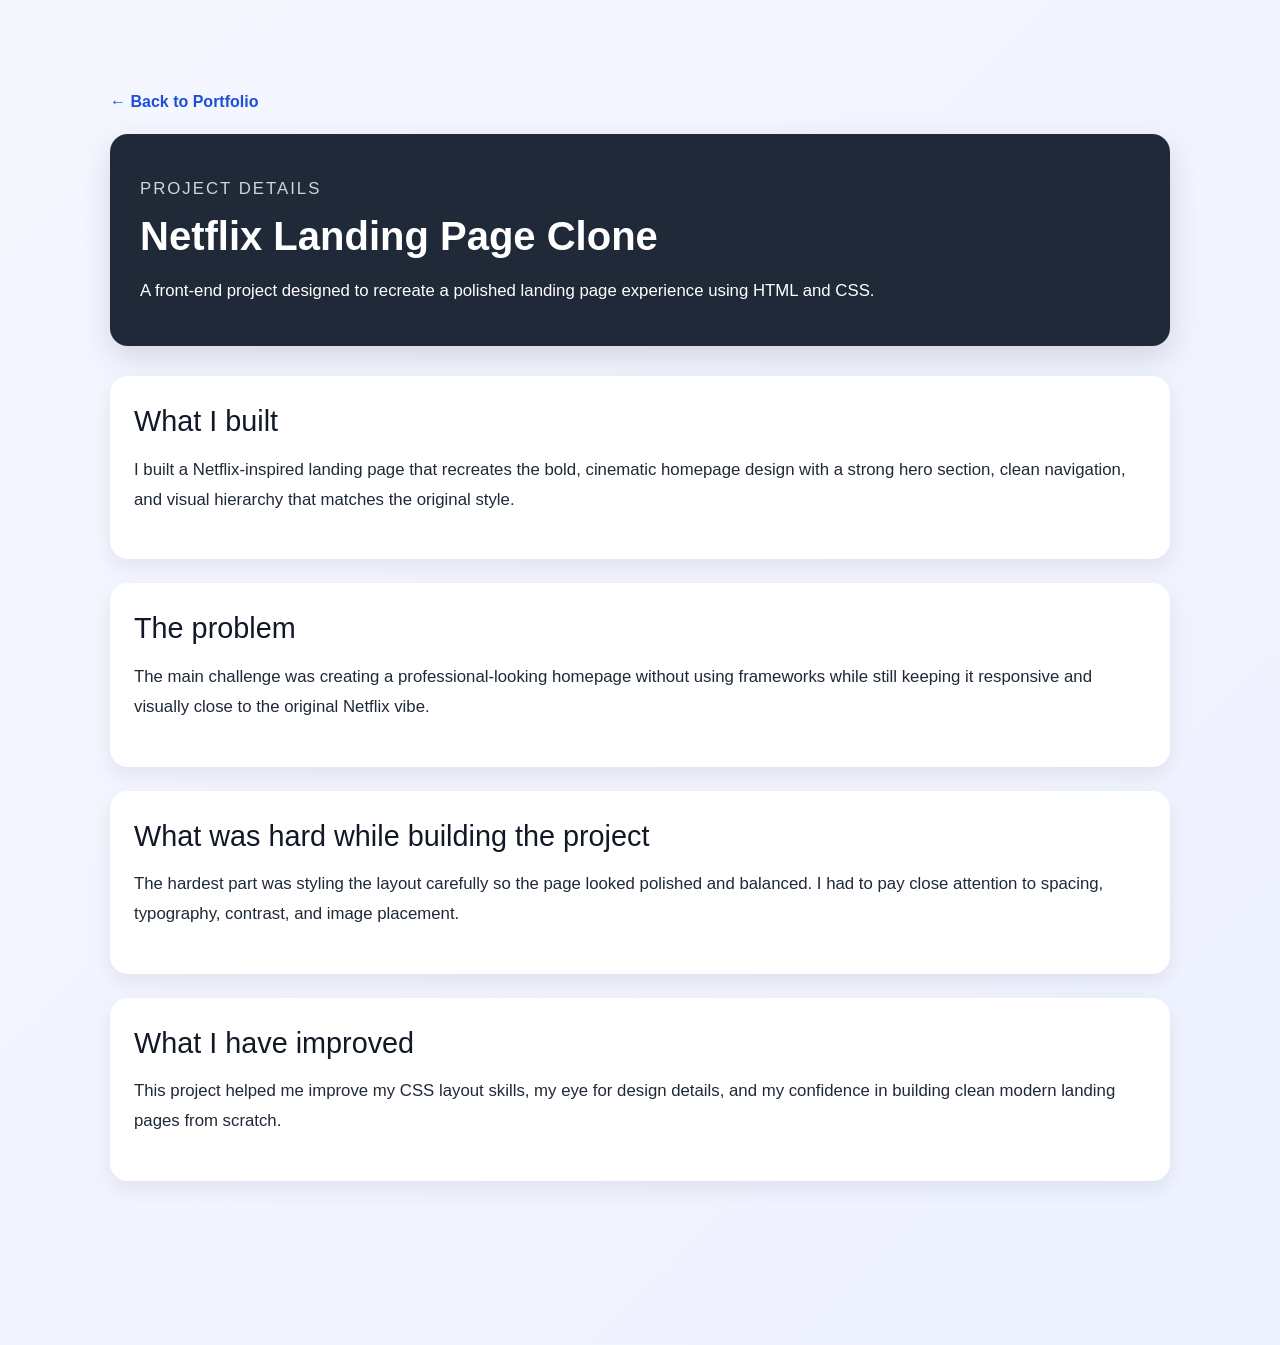
==== project-details.html @ d0d1e324 "Added a new page and thumbnails to new projects" ====
<!DOCTYPE html>
<html lang="en">
  <head>
    <meta charset="UTF-8" />
    <meta name="viewport" content="width=device-width, initial-scale=1.0" />
    <title>Project Details | Khumo Mpshe</title>
    <link href="https://cdn.jsdelivr.net/npm/bootstrap@5.3.8/dist/css/bootstrap.min.css" rel="stylesheet" integrity="sha384-sRIl4kxILFvY47J16cr9ZwB07vP4J8+LH7qKQnuqkuIAvNWLzeN8tE5YBujZqJLB" crossorigin="anonymous" />
    <style>
      body {
        background: linear-gradient(135deg, #f5f7ff 0%, #eef2ff 100%);
        color: #1f2937;
        font-family: Arial, sans-serif;
      }

      .page-wrap {
        max-width: 1100px;
        margin: 60px auto;
        padding: 30px 20px 80px;
      }

      .project-header {
        background: #1f2937;
        color: white;
        border-radius: 18px;
        padding: 40px 30px;
        margin-bottom: 30px;
        box-shadow: 0 12px 30px rgba(31, 41, 55, 0.15);
      }

      .section-card {
        background: white;
        border-radius: 18px;
        padding: 28px 24px;
        margin-bottom: 24px;
        box-shadow: 0 8px 20px rgba(15, 23, 42, 0.08);
      }

      h1, h2, h3 {
        margin-bottom: 16px;
      }

      h1 {
        font-size: 2.5rem;
        font-weight: 700;
      }

      h2 {
        font-size: 1.8rem;
        color: #111827;
      }

      p, li {
        font-size: 1.05rem;
        line-height: 1.8;
      }

      ul {
        padding-left: 20px;
      }

      .back-link {
        display: inline-block;
        margin-bottom: 20px;
        text-decoration: none;
        color: #1d4ed8;
        font-weight: 600;
      }

      .back-link:hover {
        text-decoration: underline;
      }
    </style>
  </head>
  <body>
    <div class="page-wrap">
      <a class="back-link" href="index.html">← Back to Portfolio</a>

      <div class="project-header">
        <p class="text-uppercase mb-2" style="letter-spacing: 2px; opacity: 0.8;">Project Details</p>
        <h1 id="project-title">Project</h1>
        <p id="project-summary" class="mb-0">Project summary</p>
      </div>

      <section id="what-i-built" class="section-card">
        <h2>What I built</h2>
        <p id="built-text"></p>
      </section>

      <section id="the-problem" class="section-card">
        <h2>The problem</h2>
        <p id="problem-text"></p>
      </section>

      <section id="what-was-hard" class="section-card">
        <h2>What was hard while building the project</h2>
        <p id="hard-text"></p>
      </section>

      <section id="what-i-have-improved" class="section-card">
        <h2>What I have improved</h2>
        <p id="improved-text"></p>
      </section>
    </div>

    <script>
      const projectData = {
        netflix: {
          title: 'Netflix Landing Page Clone',
          summary: 'A front-end project designed to recreate a polished landing page experience using HTML and CSS.',
          built: 'I built a Netflix-inspired landing page that recreates the bold, cinematic homepage design with a strong hero section, clean navigation, and visual hierarchy that matches the original style.',
          problem: 'The main challenge was creating a professional-looking homepage without using frameworks while still keeping it responsive and visually close to the original Netflix vibe.',
          hard: 'The hardest part was styling the layout carefully so the page looked polished and balanced. I had to pay close attention to spacing, typography, contrast, and image placement.',
          improved: 'This project helped me improve my CSS layout skills, my eye for design details, and my confidence in building clean modern landing pages from scratch.'
        },
        youtube: {
          title: 'YouTube Landing Page',
          summary: 'A responsive YouTube-inspired homepage built using HTML, CSS, and JavaScript.',
          built: 'I created a YouTube-style landing page with a navigation bar, video cards, and a modern media layout designed to feel familiar and functional for users.',
          problem: 'The challenge was to design a content-heavy page that stayed clean and readable while still looking modern and user-friendly.',
          hard: 'Making repeated card layouts, spacing, and alignment look consistent was the hardest part. I also had to make sure the layout adjusted well on smaller screens.',
          improved: 'I improved my ability to structure responsive front-end layouts and build user-focused interfaces that balance information density with clean design.'
        },
        tesla: {
          title: 'Tesla Landing Page',
          summary: 'A luxury-inspired landing page designed to reflect Tesla’s clean product-focused aesthetic.',
          built: 'I designed a Tesla-inspired homepage with a striking hero section, bold typography, and minimal styling to create a premium product presentation.',
          problem: 'The issue was recreating the sleek and minimal identity of a luxury brand while keeping the layout simple, modern, and responsive.',
          hard: 'The hardest part was keeping the page minimal without making it feel empty. Getting the typography, spacing, and visual emphasis right took a lot of attention.',
          improved: 'This project strengthened my design sense, especially in styling minimal layouts and building high-impact visual hierarchy.'
        },
        zoo: {
          title: 'Pine City Zoo Website',
          summary: 'A multi-page animal-themed website created to showcase zoo attractions and information.',
          built: 'I built a zoo website with sections for animals, activities, and visitor information, using a colorful and friendly style to suit the theme.',
          problem: 'The main challenge was organizing lots of content in a way that was both easy to navigate and visually appealing for visitors.',
          hard: 'Keeping the layout structured and readable while still making it playful and engaging took a lot of careful planning.',
          improved: 'I improved my multi-section page building and my ability to design a website that communicates information clearly while keeping the visual tone fun and approachable.'
        },
        marvel: {
          title: 'Marvels Website',
          summary: 'A themed landing page inspired by Marvel’s bold and energetic comic-book style.',
          built: 'I built a Marvel-inspired website with dramatic colors, strong headings, and visually exciting design elements to match the brand’s energetic vibe.',
          problem: 'The challenge was to capture the excitement and intensity of a superhero brand without making the page feel cluttered or overwhelming.',
          hard: 'The hardest part was balancing bold visuals with readability. Too much decoration could make the site look chaotic, so I had to simplify the design carefully.',
          improved: 'This project helped me build stronger visual balance and taught me how to use color and typography to create a powerful brand impression.'
        },
        calculator: {
          title: 'Calculator',
          summary: 'A functional calculator built with JavaScript to perform everyday arithmetic tasks.',
          built: 'I created a working calculator interface with buttons and logic for basic arithmetic operations such as addition, subtraction, multiplication, and division.',
          problem: 'The challenge was to make the interface feel intuitive while ensuring the calculations worked reliably and consistently.',
          hard: 'The hardest part was implementing the logic correctly and making sure the app responded properly to user input and edge cases.',
          improved: 'I improved my JavaScript problem-solving and logic-building skills, which helped me become more confident with interactive user interfaces.'
        },
        'google-keep': {
          title: 'Google Keep Clone',
          summary: 'A note-taking app inspired by Google Keep, built with React and a simple backend setup.',
          built: 'I built a note-taking application with features for creating and managing notes, giving it a clean and minimalist interface similar to Google Keep.',
          problem: 'The challenge was creating a useful and intuitive notes app with a simple but effective user experience.',
          hard: 'The hardest part was managing the app state and making the note interactions feel smooth and natural.',
          improved: 'I improved my React state management, component structure, and ability to build practical UI features that solve real user needs.'
        },
        twitter: {
          title: 'Twitter Clone',
          summary: 'A social media-inspired app built to mimic the core interaction flow of Twitter.',
          built: 'I built a social app interface with post cards, user profiles, and a feed layout meant to resemble a simplified Twitter experience.',
          problem: 'The challenge was to create a social app frontend that felt familiar and engaging while keeping the design clean and functional.',
          hard: 'The hardest part was making repeated content blocks feel consistent while preserving visual hierarchy and a comfortable reading experience.',
          improved: 'This project improved my component design skills and my understanding of building interfaces for content-heavy applications.'
        },
        'urban-threads': {
          title: 'Online Store - Urban Threads',
          summary: 'An online shopping website created for a fashion brand using React and backend integration.',
          built: 'I created an online store with a product catalog, customer-friendly layout, and a shopping experience designed around modern e-commerce patterns.',
          problem: 'The challenge was to make a product catalog feel organized and visually appealing while still being easy to navigate and use.',
          hard: 'The hardest part was designing a clean, conversion-friendly layout with enough structure to present many products without overwhelming the user.',
          improved: 'I improved my e-commerce UI thinking, product layout skills, and my understanding of how to build interfaces that support shopping behavior.'
        },
        'tic-tac-toe': {
          title: 'Tic Tac Toe Game',
          summary: 'A classic game project built with React to practice logic, state, and interaction design.',
          built: 'I built a playable Tic Tac Toe game with a simple interface and logic to manage turns, detect wins, and reset the game.',
          problem: 'The challenge was to write correct game logic and make the interface responsive enough for a simple but satisfying play experience.',
          hard: 'The hardest part was making sure the game rules were implemented correctly and that the interface updated consistently after each move.',
          improved: 'I improved my JavaScript logic skills and my understanding of React state updates in interactive applications.'
        },
        amazon: {
          title: 'Amazon Landing Page',
          summary: 'A large-scale storefront-inspired landing page designed with product-focused sections and a modern layout.',
          built: 'I built an Amazon-inspired landing page with promotional sections, product listings, and a familiar storefront structure that mirrors a shopping experience.',
          problem: 'The challenge was to create a large commercial layout that stayed organized and readable while matching the look and feel of a major e-commerce brand.',
          hard: 'The hardest part was balancing content density with clarity so the page looked complete without becoming too crowded.',
          improved: 'This project improved my layout organization, visual hierarchy, and ability to create polished storefront interfaces.'
        },
        airbnb: {
          title: 'Airbnb Capstone',
          summary: 'A full-stack booking platform inspired by Airbnb, built with React, Node.js, MongoDB, Express, and authentication features.',
          built: 'I created a full-stack Airbnb-style application with listings, booking-related functionality, and authentication using a modern stack.',
          problem: 'The challenge was integrating frontend and backend functionality into a cohesive application while keeping the user experience smooth and reliable.',
          hard: 'The most difficult part was connecting the full application together and making sure the data flow, authentication, and booking logic worked correctly across the system.',
          improved: 'This capstone project significantly improved my full-stack development skills, backend integration, and confidence in building complete web applications.'
        }
      };

      const params = new URLSearchParams(window.location.search);
      const projectKey = params.get('project') || 'netflix';
      const project = projectData[projectKey] || projectData.netflix;

      document.getElementById('project-title').textContent = project.title;
      document.getElementById('project-summary').textContent = project.summary;
      document.getElementById('built-text').textContent = project.built;
      document.getElementById('problem-text').textContent = project.problem;
      document.getElementById('hard-text').textContent = project.hard;
      document.getElementById('improved-text').textContent = project.improved;
    </script>
  </body>
</html>
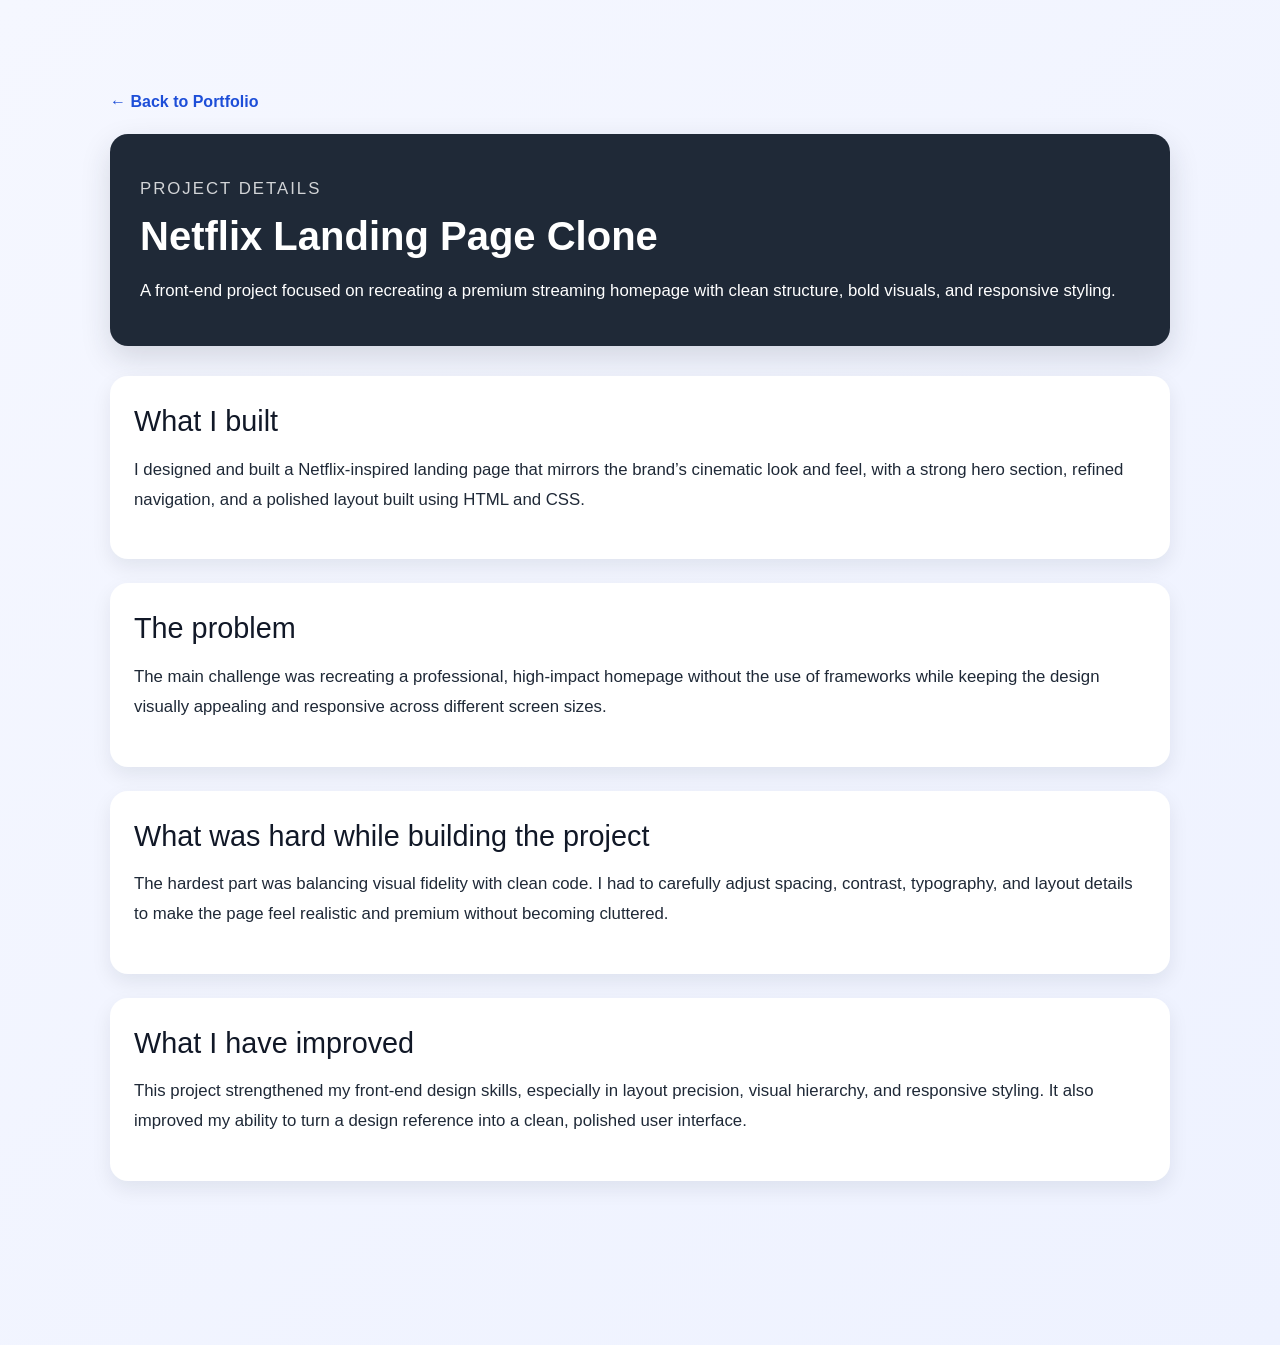
==== commit fd0b8b4d: "Added a new header, fixed footer and fixed project cards" ====
--- a/project-details.html
+++ b/project-details.html
@@ -106,99 +106,99 @@
       const projectData = {
         netflix: {
           title: 'Netflix Landing Page Clone',
-          summary: 'A front-end project designed to recreate a polished landing page experience using HTML and CSS.',
-          built: 'I built a Netflix-inspired landing page that recreates the bold, cinematic homepage design with a strong hero section, clean navigation, and visual hierarchy that matches the original style.',
-          problem: 'The main challenge was creating a professional-looking homepage without using frameworks while still keeping it responsive and visually close to the original Netflix vibe.',
-          hard: 'The hardest part was styling the layout carefully so the page looked polished and balanced. I had to pay close attention to spacing, typography, contrast, and image placement.',
-          improved: 'This project helped me improve my CSS layout skills, my eye for design details, and my confidence in building clean modern landing pages from scratch.'
+          summary: 'A front-end project focused on recreating a premium streaming homepage with clean structure, bold visuals, and responsive styling.',
+          built: 'I designed and built a Netflix-inspired landing page that mirrors the brand’s cinematic look and feel, with a strong hero section, refined navigation, and a polished layout built using HTML and CSS.',
+          problem: 'The main challenge was recreating a professional, high-impact homepage without the use of frameworks while keeping the design visually appealing and responsive across different screen sizes.',
+          hard: 'The hardest part was balancing visual fidelity with clean code. I had to carefully adjust spacing, contrast, typography, and layout details to make the page feel realistic and premium without becoming cluttered.',
+          improved: 'This project strengthened my front-end design skills, especially in layout precision, visual hierarchy, and responsive styling. It also improved my ability to turn a design reference into a clean, polished user interface.'
         },
         youtube: {
           title: 'YouTube Landing Page',
-          summary: 'A responsive YouTube-inspired homepage built using HTML, CSS, and JavaScript.',
-          built: 'I created a YouTube-style landing page with a navigation bar, video cards, and a modern media layout designed to feel familiar and functional for users.',
-          problem: 'The challenge was to design a content-heavy page that stayed clean and readable while still looking modern and user-friendly.',
-          hard: 'Making repeated card layouts, spacing, and alignment look consistent was the hardest part. I also had to make sure the layout adjusted well on smaller screens.',
-          improved: 'I improved my ability to structure responsive front-end layouts and build user-focused interfaces that balance information density with clean design.'
+          summary: 'A responsive media-inspired landing page built to recreate the structure and feel of a modern video platform.',
+          built: 'I created a YouTube-inspired homepage featuring a clean navigation bar, content cards, and a structured layout designed to feel familiar, functional, and visually engaging for users.',
+          problem: 'The challenge was to build a content-heavy page that remained easy to read and visually balanced while still feeling modern and user-friendly.',
+          hard: 'The hardest part was keeping the repeated card layouts consistent while preserving strong spacing and alignment. I also had to make sure the design adapted well to smaller screens without losing readability.',
+          improved: 'This project improved my ability to build responsive front-end interfaces and design content-rich layouts that remain both accessible and visually polished.'
         },
         tesla: {
           title: 'Tesla Landing Page',
-          summary: 'A luxury-inspired landing page designed to reflect Tesla’s clean product-focused aesthetic.',
-          built: 'I designed a Tesla-inspired homepage with a striking hero section, bold typography, and minimal styling to create a premium product presentation.',
-          problem: 'The issue was recreating the sleek and minimal identity of a luxury brand while keeping the layout simple, modern, and responsive.',
-          hard: 'The hardest part was keeping the page minimal without making it feel empty. Getting the typography, spacing, and visual emphasis right took a lot of attention.',
-          improved: 'This project strengthened my design sense, especially in styling minimal layouts and building high-impact visual hierarchy.'
+          summary: 'A luxury-inspired landing page designed to reflect a clean, high-end product brand experience.',
+          built: 'I designed a Tesla-inspired homepage with a bold hero section, minimal styling, and strong product-focused messaging to emphasize premium design and modern aesthetics.',
+          problem: 'The challenge was recreating the sleek minimal identity of a luxury brand while ensuring the layout felt modern, easy to navigate, and responsive on different devices.',
+          hard: 'The hardest part was keeping the design minimal without making it feel empty. I had to carefully refine typography, spacing, and visual emphasis to give the page a premium look.',
+          improved: 'This project strengthened my design instincts, especially in minimal layout composition, visual hierarchy, and creating a polished brand experience through simple design choices.'
         },
         zoo: {
           title: 'Pine City Zoo Website',
-          summary: 'A multi-page animal-themed website created to showcase zoo attractions and information.',
-          built: 'I built a zoo website with sections for animals, activities, and visitor information, using a colorful and friendly style to suit the theme.',
-          problem: 'The main challenge was organizing lots of content in a way that was both easy to navigate and visually appealing for visitors.',
-          hard: 'Keeping the layout structured and readable while still making it playful and engaging took a lot of careful planning.',
-          improved: 'I improved my multi-section page building and my ability to design a website that communicates information clearly while keeping the visual tone fun and approachable.'
+          summary: 'A themed zoo website created to showcase attractions, information, and a visitor-friendly experience for an animal-focused brand.',
+          built: 'I built a zoo website with dedicated sections for animals, activities, and visitor information, using a friendly and colorful visual style to match the project theme.',
+          problem: 'The challenge was to organize a large amount of information in a way that remained easy to navigate, visually engaging, and clear for users.',
+          hard: 'The hardest part was balancing playful design with clarity. I had to keep the page structured and readable while still making it feel welcoming and warm.',
+          improved: 'This project improved my ability to build multi-section websites and present information clearly while maintaining a strong theme and effective design direction.'
         },
         marvel: {
           title: 'Marvels Website',
-          summary: 'A themed landing page inspired by Marvel’s bold and energetic comic-book style.',
-          built: 'I built a Marvel-inspired website with dramatic colors, strong headings, and visually exciting design elements to match the brand’s energetic vibe.',
-          problem: 'The challenge was to capture the excitement and intensity of a superhero brand without making the page feel cluttered or overwhelming.',
-          hard: 'The hardest part was balancing bold visuals with readability. Too much decoration could make the site look chaotic, so I had to simplify the design carefully.',
-          improved: 'This project helped me build stronger visual balance and taught me how to use color and typography to create a powerful brand impression.'
+          summary: 'A themed landing page inspired by Marvel’s bold, dynamic branding and high-energy comic-book aesthetic.',
+          built: 'I created a Marvel-inspired website with dramatic colors, impactful typography, and energetic styling to reflect the excitement and intensity of a superhero brand.',
+          problem: 'The challenge was to capture the thrill of a comic-book universe while keeping the design readable, intentional, and visually balanced instead of overwhelming the user.',
+          hard: 'The hardest part was balancing bold visuals with clarity. I had to ensure the page remained engaging without becoming too busy or difficult to navigate.',
+          improved: 'This project strengthened my branding design skills and taught me how to use color, contrast, and typography to create a memorable visual identity.'
         },
         calculator: {
           title: 'Calculator',
-          summary: 'A functional calculator built with JavaScript to perform everyday arithmetic tasks.',
-          built: 'I created a working calculator interface with buttons and logic for basic arithmetic operations such as addition, subtraction, multiplication, and division.',
-          problem: 'The challenge was to make the interface feel intuitive while ensuring the calculations worked reliably and consistently.',
-          hard: 'The hardest part was implementing the logic correctly and making sure the app responded properly to user input and edge cases.',
-          improved: 'I improved my JavaScript problem-solving and logic-building skills, which helped me become more confident with interactive user interfaces.'
+          summary: 'A functional calculator built with JavaScript to solve everyday arithmetic needs with a clean and intuitive interface.',
+          built: 'I created a calculator with a simple but responsive interface and logic for standard operations including addition, subtraction, multiplication, and division.',
+          problem: 'The challenge was to make the interface intuitive while ensuring the calculation logic was consistent and reliable for real user interactions.',
+          hard: 'The hardest part was correctly handling functionality and user input without introducing logic errors. I had to make sure the app responded properly in real time and handled common edge cases.',
+          improved: 'This project improved my JavaScript logic skills and helped me become more confident in creating interactive UI features that work reliably for users.'
         },
         'google-keep': {
           title: 'Google Keep Clone',
-          summary: 'A note-taking app inspired by Google Keep, built with React and a simple backend setup.',
-          built: 'I built a note-taking application with features for creating and managing notes, giving it a clean and minimalist interface similar to Google Keep.',
-          problem: 'The challenge was creating a useful and intuitive notes app with a simple but effective user experience.',
-          hard: 'The hardest part was managing the app state and making the note interactions feel smooth and natural.',
-          improved: 'I improved my React state management, component structure, and ability to build practical UI features that solve real user needs.'
+          summary: 'A note-taking application inspired by Google Keep, built with React to manage quick ideas and reminders in a clean interface.',
+          built: 'I built a digital note-taking app with a minimalist layout and note management features, designed to feel familiar and practical for everyday use.',
+          problem: 'The challenge was to create a useful notes tool that felt simple, fast, and intuitive while still providing a functional user experience.',
+          hard: 'The hardest part was managing the state effectively and ensuring note interactions felt smooth and natural for the user.',
+          improved: 'This project strengthened my React knowledge, especially in state management and building practical interfaces that solve everyday product needs.'
         },
         twitter: {
           title: 'Twitter Clone',
-          summary: 'A social media-inspired app built to mimic the core interaction flow of Twitter.',
-          built: 'I built a social app interface with post cards, user profiles, and a feed layout meant to resemble a simplified Twitter experience.',
-          problem: 'The challenge was to create a social app frontend that felt familiar and engaging while keeping the design clean and functional.',
-          hard: 'The hardest part was making repeated content blocks feel consistent while preserving visual hierarchy and a comfortable reading experience.',
-          improved: 'This project improved my component design skills and my understanding of building interfaces for content-heavy applications.'
+          summary: 'A social media-inspired application built to recreate the core structure and feel of a modern conversation feed.',
+          built: 'I created a Twitter-inspired interface with post cards, profile summaries, and a social feed layout designed to reflect the familiar flow of a messaging platform.',
+          problem: 'The challenge was to build a familiar social interface that felt engaging and clear while maintaining a clean and user-friendly layout.',
+          hard: 'The hardest part was keeping repeated content blocks visually consistent while preserving strong hierarchy and readability across the feed.',
+          improved: 'This project improved my UI composition skills and my ability to design interfaces for content-heavy applications with clear structure and good user flow.'
         },
         'urban-threads': {
           title: 'Online Store - Urban Threads',
-          summary: 'An online shopping website created for a fashion brand using React and backend integration.',
-          built: 'I created an online store with a product catalog, customer-friendly layout, and a shopping experience designed around modern e-commerce patterns.',
-          problem: 'The challenge was to make a product catalog feel organized and visually appealing while still being easy to navigate and use.',
-          hard: 'The hardest part was designing a clean, conversion-friendly layout with enough structure to present many products without overwhelming the user.',
-          improved: 'I improved my e-commerce UI thinking, product layout skills, and my understanding of how to build interfaces that support shopping behavior.'
+          summary: 'An online shopping platform built for a fashion brand, designed to feel modern, organized, and customer-friendly.',
+          built: 'I created an e-commerce storefront with a product catalog, organized layout, and shopping-focused structure to provide a smooth and engaging online shopping experience.',
+          problem: 'The challenge was to present a large number of products in a way that felt organized, visually appealing, and easy for customers to browse and understand.',
+          hard: 'The hardest part was building a layout that balanced product visibility with clarity. I had to make sure the storefront remained clean and conversion-focused without feeling crowded.',
+          improved: 'This project improved my e-commerce design thinking, product presentation skills, and my understanding of how to build interfaces that support user shopping behavior.'
         },
         'tic-tac-toe': {
           title: 'Tic Tac Toe Game',
-          summary: 'A classic game project built with React to practice logic, state, and interaction design.',
-          built: 'I built a playable Tic Tac Toe game with a simple interface and logic to manage turns, detect wins, and reset the game.',
-          problem: 'The challenge was to write correct game logic and make the interface responsive enough for a simple but satisfying play experience.',
-          hard: 'The hardest part was making sure the game rules were implemented correctly and that the interface updated consistently after each move.',
-          improved: 'I improved my JavaScript logic skills and my understanding of React state updates in interactive applications.'
+          summary: 'A classic game project built with React to practice logic, interaction design, and game-state handling.',
+          built: 'I built a playable Tic Tac Toe game with a clean interface and logic for turn management, win detection, and a reset flow to create a smooth gameplay experience.',
+          problem: 'The challenge was to implement the core game logic correctly while maintaining a simple and responsive interface that felt satisfying to use.',
+          hard: 'The hardest part was ensuring the game rules and state updates were accurate after every move. I had to carefully structure the logic so the interface responded consistently.',
+          improved: 'This project improved my JavaScript logic skills and strengthened my understanding of React state updates and interactive UI behavior.'
         },
         amazon: {
           title: 'Amazon Landing Page',
-          summary: 'A large-scale storefront-inspired landing page designed with product-focused sections and a modern layout.',
-          built: 'I built an Amazon-inspired landing page with promotional sections, product listings, and a familiar storefront structure that mirrors a shopping experience.',
-          problem: 'The challenge was to create a large commercial layout that stayed organized and readable while matching the look and feel of a major e-commerce brand.',
-          hard: 'The hardest part was balancing content density with clarity so the page looked complete without becoming too crowded.',
-          improved: 'This project improved my layout organization, visual hierarchy, and ability to create polished storefront interfaces.'
+          summary: 'A large-scale storefront-inspired landing page designed to reflect the structure and flow of a modern e-commerce homepage.',
+          built: 'I created an Amazon-inspired homepage with promotional content, product sections, and a familiar storefront structure designed to feel commercial, organized, and engaging.',
+          problem: 'The challenge was to build a broad, information-rich page that remained readable and visually structured while reflecting the style of an established retail brand.',
+          hard: 'The hardest part was balancing density and clarity. I had to organize content carefully so the page felt complete without overwhelming the user.',
+          improved: 'This project developed my layout organization, visual hierarchy, and ability to create polished storefront-style interfaces with a strong commercial feel.'
         },
         airbnb: {
           title: 'Airbnb Capstone',
-          summary: 'A full-stack booking platform inspired by Airbnb, built with React, Node.js, MongoDB, Express, and authentication features.',
-          built: 'I created a full-stack Airbnb-style application with listings, booking-related functionality, and authentication using a modern stack.',
-          problem: 'The challenge was integrating frontend and backend functionality into a cohesive application while keeping the user experience smooth and reliable.',
-          hard: 'The most difficult part was connecting the full application together and making sure the data flow, authentication, and booking logic worked correctly across the system.',
-          improved: 'This capstone project significantly improved my full-stack development skills, backend integration, and confidence in building complete web applications.'
+          summary: 'A full-stack booking platform inspired by Airbnb, built with React, Node.js, MongoDB, Express, and authentication to deliver a complete travel booking experience.',
+          built: 'I developed a full-stack Airbnb-style application with listings, booking functionality, and secure authentication, creating a cohesive platform that combines user experience with practical backend logic.',
+          problem: 'The challenge was integrating the frontend and backend into one functional system while ensuring the application remained smooth, reliable, and user-friendly.',
+          hard: 'The most difficult part was connecting the data flow correctly across the application, especially around authentication and booking logic, so the platform worked consistently from end to end.',
+          improved: 'This capstone project significantly strengthened my full-stack development skills, backend integration knowledge, and confidence in building complete, real-world web applications.'
         }
       };
 
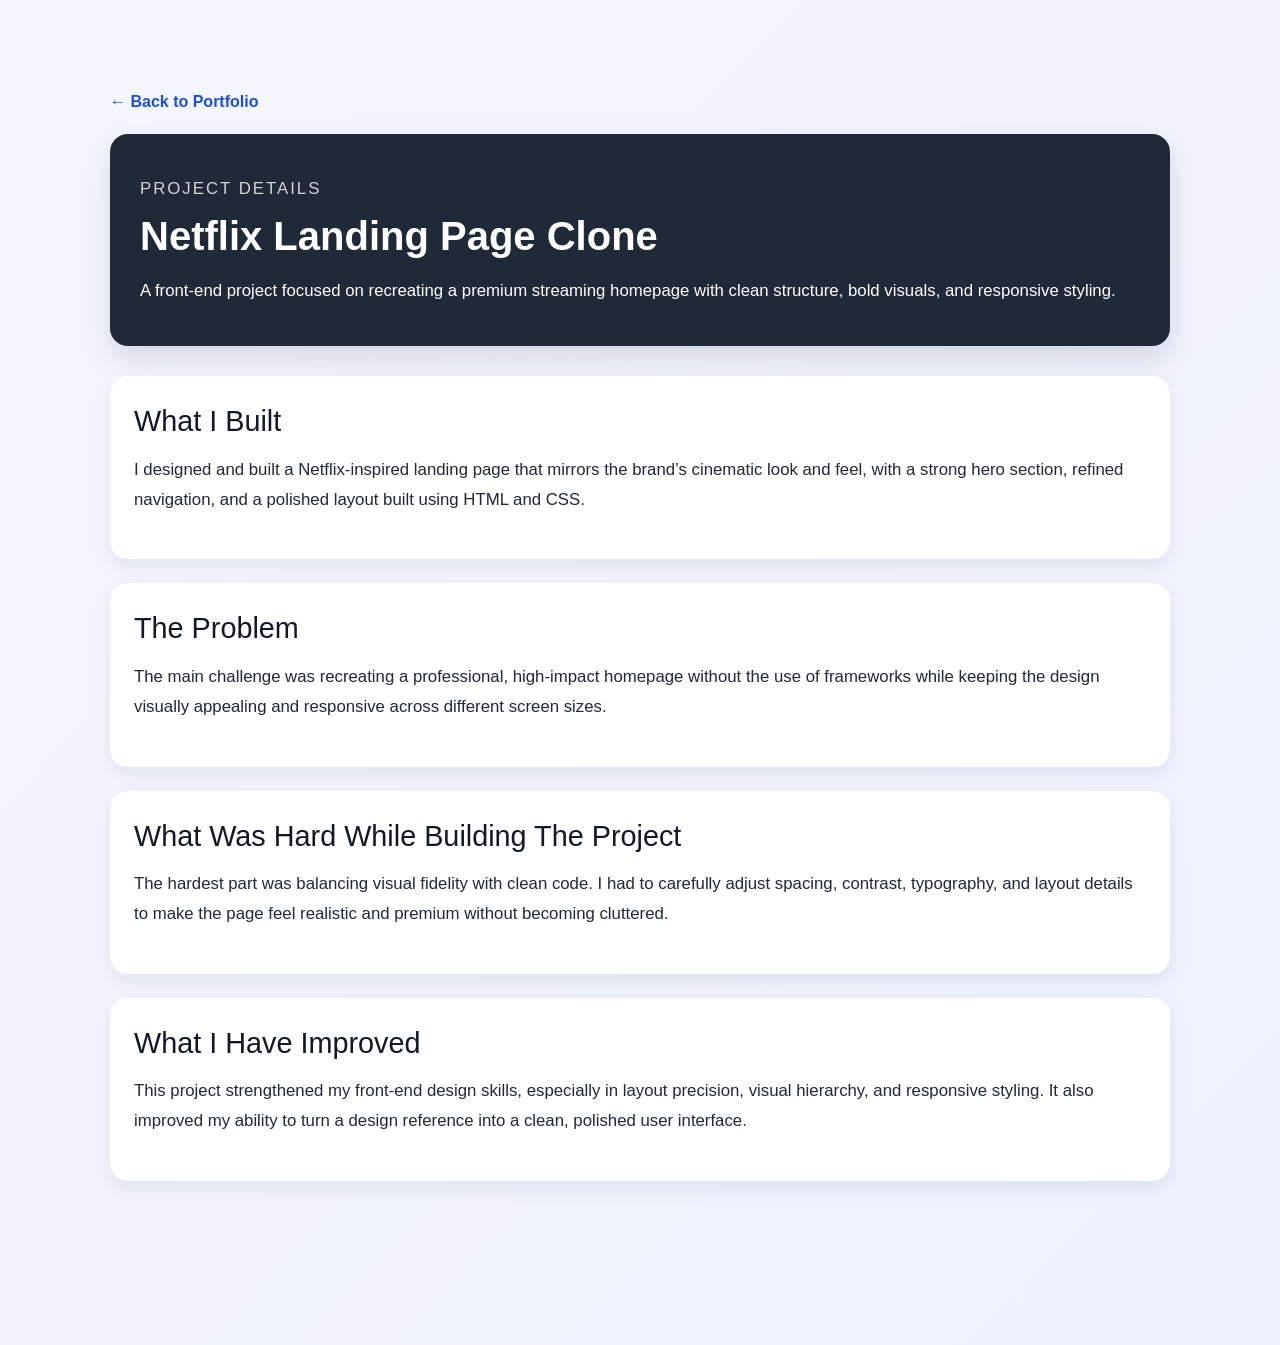
==== commit fe5a525c: "Edited project details" ====
--- a/project-details.html
+++ b/project-details.html
@@ -82,22 +82,22 @@
       </div>
 
       <section id="what-i-built" class="section-card">
-        <h2>What I built</h2>
+        <h2>What I Built</h2>
         <p id="built-text"></p>
       </section>
 
       <section id="the-problem" class="section-card">
-        <h2>The problem</h2>
+        <h2>The Problem</h2>
         <p id="problem-text"></p>
       </section>
 
       <section id="what-was-hard" class="section-card">
-        <h2>What was hard while building the project</h2>
+        <h2>What Was Hard While Building The Project</h2>
         <p id="hard-text"></p>
       </section>
 
       <section id="what-i-have-improved" class="section-card">
-        <h2>What I have improved</h2>
+        <h2>What I Have Improved</h2>
         <p id="improved-text"></p>
       </section>
     </div>
